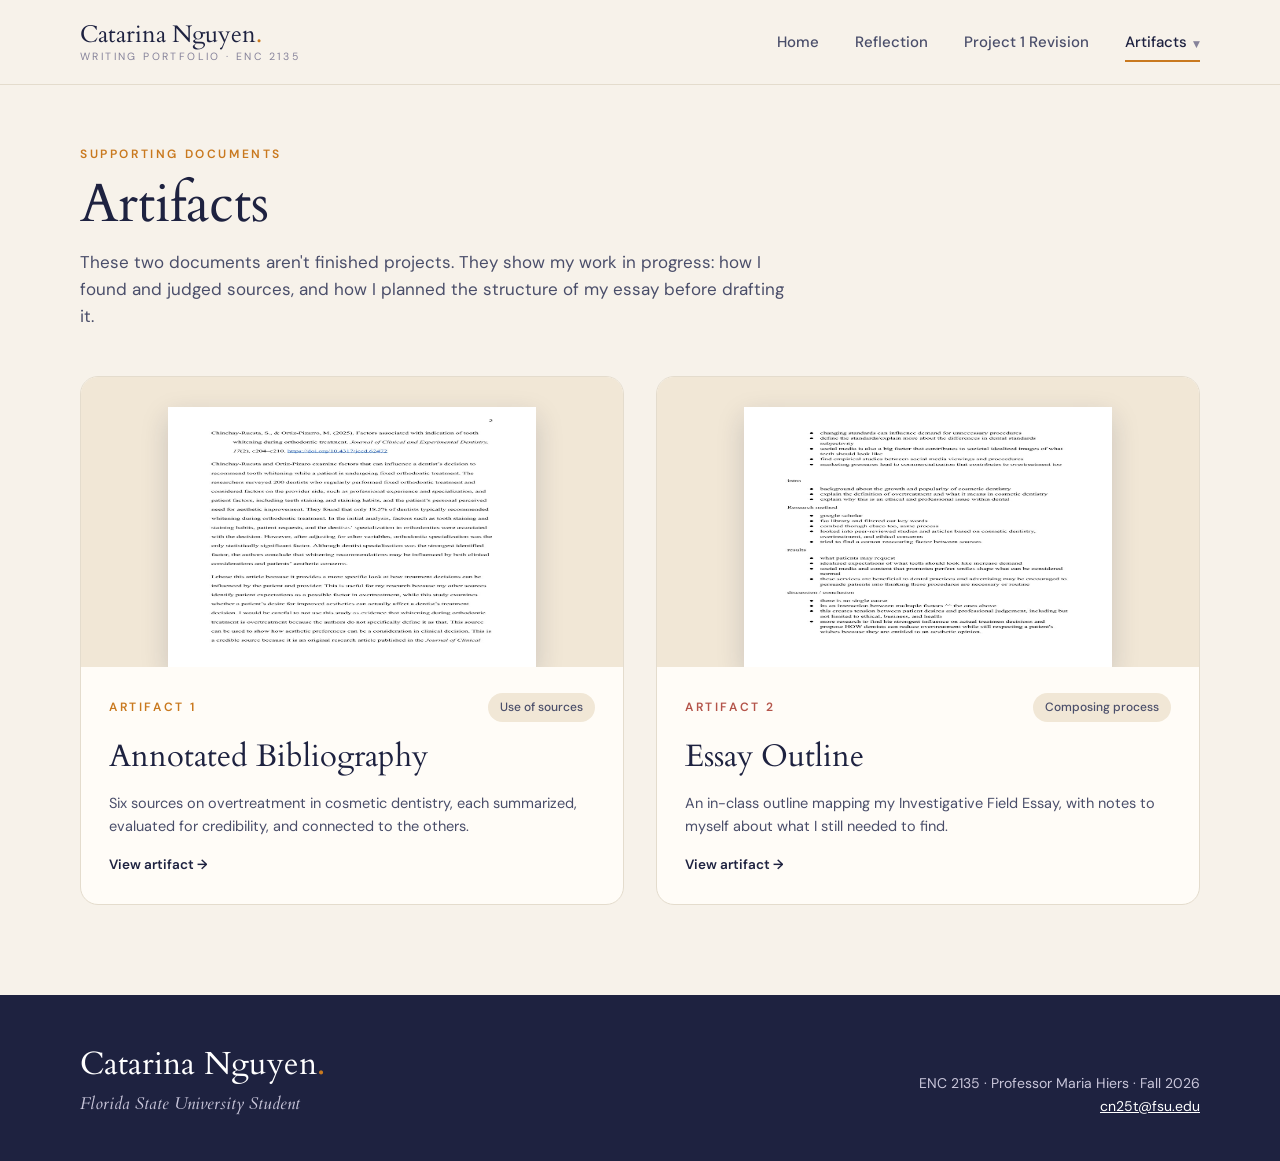
==== artifacts/index.html @ 72c93820 "Build ENC 2135 ePortfolio site Co-Authored-By: Claude Opus 5.5 <noreply@anthropic.com> Claude-Sessio" ====
<!doctype html>
<html lang="en"><head>
<meta charset="utf-8"><meta name="viewport" content="width=device-width,initial-scale=1">
<title>Artifacts · Catarina Nguyen</title>
<meta name="description" content="ENC 2135 writing ePortfolio by Catarina Nguyen, Florida State University.">
<link rel="preconnect" href="https://fonts.googleapis.com"><link rel="preconnect" href="https://fonts.gstatic.com" crossorigin>
<link href="https://fonts.googleapis.com/css2?family=Cardo:ital,wght@0,400;0,700;1,400&family=DM+Sans:opsz,wght@9..40,400;9..40,500;9..40,600&display=swap" rel="stylesheet">
<link rel="stylesheet" href="../assets/site.css">
<link rel="icon" href="data:image/svg+xml,<svg xmlns='http://www.w3.org/2000/svg' viewBox='0 0 32 32'><rect width='32' height='32' rx='8' fill='%231E2240'/><text x='16' y='22' font-size='17' text-anchor='middle' fill='%23F7F2EA' font-family='Georgia'>C</text><circle cx='24' cy='22' r='2' fill='%23C9791F'/></svg>">
</head><body>
<header class="site"><div class="wrap">
 <a class="mark" href="../">Catarina Nguyen<span>.</span><small>Writing Portfolio · ENC 2135</small></a>
 <button class="burger" aria-label="Menu" aria-expanded="false"><span></span><span></span><span></span></button>
 <nav class="main" aria-label="Main">
  <a href="../">Home</a>
  <a href="../reflection/">Reflection</a>
  <a href="../revision/">Project 1 Revision</a>
  <div class="dd"><button aria-haspopup="true" aria-expanded="false" class="on">Artifacts<span class="caret">▼</span></button>
   <div class="menu">
    <a href="../artifacts/" class="cur"><b>All artifacts</b><small>Overview</small></a>
    <a href="../artifacts/annotated-bibliography/"><b>Artifact 1</b><small>Annotated Bibliography</small></a>
    <a href="../artifacts/essay-outline/"><b>Artifact 2</b><small>Essay Outline</small></a>
   </div></div>
 </nav>
</div></header>
<main>

<div class="wrap">
 <div class="phead"><div class="eyebrow">Supporting Documents</div><h1>Artifacts</h1>
  <p>These two documents aren't finished projects. They show my work in progress: how I found and judged sources, and how I planned the structure of my essay before drafting it.</p></div>
 <div class="agrid">
  <a class="acard" href="annotated-bibliography/"><div class="thumb"><img src="../assets/pages/bib-2.jpg" alt="First page of the annotated bibliography"></div>
   <div class="body"><div class="top"><div class="eyebrow">Artifact 1</div><span class="pill">Use of sources</span></div>
   <h2>Annotated Bibliography</h2><p>Six sources on overtreatment in cosmetic dentistry, each summarized, evaluated for credibility, and connected to the others.</p><div class="go">View artifact →</div></div></a>
  <a class="acard" href="essay-outline/"><div class="thumb"><img src="../assets/pages/outline-1.jpg" alt="Essay outline page"></div>
   <div class="body"><div class="top"><div class="eyebrow" style="color:var(--rose)">Artifact 2</div><span class="pill">Composing process</span></div>
   <h2>Essay Outline</h2><p>An in-class outline mapping my Investigative Field Essay, with notes to myself about what I still needed to find.</p><div class="go">View artifact →</div></div></a>
 </div>
</div>
</main>
<footer class="site"><div class="wrap">
 <div><div class="name">Catarina Nguyen<span>.</span></div><div class="sub">Florida State University Student</div></div>
 <div class="right">ENC 2135 · Professor Maria Hiers · Fall 2026<br><a href="mailto:cn25t@fsu.edu">cn25t@fsu.edu</a></div>
</div></footer>
<script src="../assets/site.js"></script>
</body></html>
---- assets/site.css ----
:root{
  --ivory:#F7F2EA; --paper:#FFFCF7; --ink:#1E2240; --ink2:#4A4E6A; --muted:#86839A;
  --line:#E4DCCD; --marigold:#C9791F; --rose:#B4544A; --sage:#5F7D65; --tint:#F1E7D6;
  --serif:'Cardo',Georgia,serif; --sans:'DM Sans',system-ui,-apple-system,sans-serif;
  --wrap:1200px;
}
*{box-sizing:border-box;margin:0;padding:0}
html{scroll-behavior:smooth;scroll-padding-top:100px}
body{background:var(--ivory);color:var(--ink);font-family:var(--sans);font-size:16px;line-height:1.6;-webkit-font-smoothing:antialiased}
a{color:inherit}
img{max-width:100%;display:block}
:focus-visible{outline:2px solid var(--marigold);outline-offset:3px;border-radius:4px}
.wrap{max-width:var(--wrap);margin:0 auto;padding:0 40px}
.serif{font-family:var(--serif)}
.eyebrow{font-size:12px;letter-spacing:2.6px;text-transform:uppercase;color:var(--marigold);font-weight:600}
.pill{display:inline-block;font-size:12px;padding:5px 12px;border-radius:99px;background:var(--tint);color:var(--ink2);font-weight:500}
.motif{height:6px;background:radial-gradient(circle at 6px 3px,var(--ink) 2px,transparent 2.5px) 0 0/18px 6px;opacity:.35}
.btn{display:inline-flex;align-items:center;gap:8px;padding:13px 24px;border-radius:99px;font-size:14px;font-weight:500;text-decoration:none;border:1.5px solid var(--ink);transition:.2s}
.btn.dark{background:var(--ink);color:#fff}
.btn.dark:hover{background:#2E3360}
.btn:not(.dark):hover{background:var(--ink);color:#fff}
.btn.sm{padding:9px 16px;font-size:13px}

/* ---------- header / nav ---------- */
header.site{position:sticky;top:0;z-index:50;background:rgba(247,242,234,.94);backdrop-filter:blur(8px);border-bottom:1px solid var(--line)}
header.site .wrap{display:flex;align-items:center;justify-content:space-between;height:84px}
.mark{text-decoration:none;font-family:var(--serif);font-size:24px;line-height:1.1}
.mark span{color:var(--marigold)}
.mark small{display:block;font-family:var(--sans);font-size:10.5px;letter-spacing:2.4px;text-transform:uppercase;color:var(--muted);margin-top:3px}
nav.main{display:flex;gap:36px;font-size:15px;font-weight:500}
nav.main>a,nav.main .dd>button{position:relative;text-decoration:none;color:var(--ink2);padding:8px 0;background:none;border:0;font:inherit;cursor:pointer}
nav.main>a:hover,nav.main .dd>button:hover{color:var(--ink)}
nav.main .on{color:var(--ink)!important}
nav.main .on:after{content:"";position:absolute;left:0;right:0;bottom:0;height:2px;background:var(--marigold)}
.dd{position:relative}
.dd .caret{font-size:9px;margin-left:6px;color:var(--muted);display:inline-block;transition:.2s}
.dd .menu{position:absolute;right:-12px;top:calc(100% + 10px);width:260px;background:var(--paper);border:1px solid var(--line);border-radius:12px;box-shadow:0 16px 36px rgba(30,34,64,.15);padding:8px;opacity:0;visibility:hidden;transform:translateY(-6px);transition:.18s}
.dd .menu:before{content:"";position:absolute;left:0;right:0;top:-14px;height:14px}
.dd:hover .menu,.dd.open .menu{opacity:1;visibility:visible;transform:none}
.dd:hover .caret,.dd.open .caret{transform:rotate(180deg)}
.dd .menu a{display:block;text-decoration:none;padding:11px 14px;border-radius:8px}
.dd .menu a:hover,.dd .menu a.cur{background:var(--tint)}
.dd .menu b{font-weight:600;font-size:14.5px;display:block}
.dd .menu small{color:var(--muted);font-size:12.5px}
.burger{display:none;background:none;border:0;width:44px;height:44px;cursor:pointer}
.burger span{display:block;width:22px;height:2px;background:var(--ink);margin:5px auto;transition:.2s}

/* ---------- home ---------- */
.hero{display:grid;grid-template-columns:1.1fr .9fr;gap:72px;align-items:center;padding:72px 0 64px}
.hero h1{font-family:var(--serif);font-weight:400;font-size:56px;line-height:1.04;margin:16px 0 26px}
.hero h1 em{color:var(--rose)}
.welcome-label{font-size:13px;letter-spacing:3px;text-transform:uppercase;font-weight:600;margin-bottom:10px}
.hero p.lead{font-family:var(--serif);font-size:20px;line-height:1.7;margin-bottom:16px}
.hero p.lead+p.lead{color:var(--ink2)}
.hero .ctas{display:flex;gap:14px;flex-wrap:wrap;margin-top:30px}
.portrait{position:relative}
.portrait img{width:100%;aspect-ratio:4/5;object-fit:cover;border-radius:260px 260px 18px 18px;box-shadow:0 24px 50px rgba(30,34,64,.18)}
.connect{position:absolute;left:-36px;bottom:36px;background:var(--paper);border-radius:14px;padding:18px 22px;box-shadow:0 12px 30px rgba(30,34,64,.16);max-width:290px}
.connect .eyebrow{color:var(--ink)}
.connect a{display:block;margin-top:6px;font-weight:600;text-decoration:none;border-bottom:1.5px solid var(--marigold);width:max-content}
.cards{display:grid;grid-template-columns:repeat(3,1fr);gap:24px;padding:44px 0 80px}
.card{display:block;text-decoration:none;background:var(--paper);border:1px solid var(--line);border-radius:16px;padding:26px;transition:.2s}
.card:hover{transform:translateY(-3px);box-shadow:0 14px 30px rgba(30,34,64,.1)}
.card h3{font-family:var(--serif);font-weight:400;font-size:27px;margin:8px 0}
.card p{font-size:14.5px;color:var(--ink2)}
.card .go{margin-top:14px;font-size:13.5px;font-weight:600}

/* ---------- page head ---------- */
.phead{padding:60px 0 10px}
.phead h1{font-family:var(--serif);font-weight:400;font-size:54px;line-height:1.08;margin:12px 0 14px}
.phead p{font-size:17px;color:var(--ink2);max-width:720px}
.crumbs{font-size:13.5px;color:var(--muted);margin-bottom:6px}
.crumbs a{text-decoration:none}.crumbs a:hover{color:var(--ink)}

/* ---------- reflection ---------- */
.reading{display:grid;grid-template-columns:210px minmax(0,660px) 1fr;gap:56px;padding:30px 0 90px}
.toc{position:sticky;top:120px;align-self:start;font-size:14px}
.toc .eyebrow{color:var(--muted);margin-bottom:10px}
.toc a{display:block;text-decoration:none;color:var(--ink2);padding:6px 0 6px 14px;border-left:2px solid var(--line);transition:.15s}
.toc a.active{color:var(--ink);font-weight:600;border-color:var(--marigold)}
.toc .meta{margin-top:20px;display:flex;flex-direction:column;gap:10px;align-items:flex-start}
article.prose p{font-family:var(--serif);font-size:20px;line-height:1.75;margin-bottom:24px}
article.prose p:first-of-type:first-letter{float:left;font-size:68px;line-height:.9;padding:6px 10px 0 0;color:var(--rose)}
article.prose blockquote{font-family:var(--serif);font-size:27px;line-height:1.35;color:var(--rose);border-left:3px solid var(--marigold);padding:4px 0 4px 26px;margin:10px 0 34px}
.sec-label{font-size:11.5px;letter-spacing:2.4px;text-transform:uppercase;color:var(--muted);font-weight:600;margin:6px 0 8px}
.rail{position:sticky;top:120px;align-self:start;display:flex;flex-direction:column;gap:14px}
.rail .eyebrow{color:var(--sage)}
.rail a{display:flex;gap:14px;align-items:center;text-decoration:none;background:var(--paper);border:1px solid var(--line);border-radius:12px;padding:12px;transition:.2s}
.rail a:hover{box-shadow:0 10px 24px rgba(30,34,64,.1)}
.rail img{width:54px;height:70px;object-fit:cover;object-position:top;border-radius:4px;border:1px solid var(--line)}
.rail b{display:block;font-size:14px}.rail small{font-size:12.5px;color:var(--muted)}

/* ---------- artifacts ---------- */
.agrid{display:grid;grid-template-columns:1fr 1fr;gap:32px;padding:36px 0 90px}
.acard{text-decoration:none;background:var(--paper);border:1px solid var(--line);border-radius:18px;overflow:hidden;transition:.2s;display:block}
.acard:hover{transform:translateY(-3px);box-shadow:0 18px 36px rgba(30,34,64,.12)}
.acard .thumb{height:290px;background:var(--tint);overflow:hidden;display:flex;justify-content:center;padding-top:30px}
.acard .thumb img{width:68%;box-shadow:0 10px 26px rgba(30,34,64,.18);transition:.3s}
.acard:hover .thumb img{transform:translateY(-6px)}
.acard .body{padding:26px 28px 28px}
.acard .top{display:flex;justify-content:space-between;align-items:center}
.acard h2{font-family:var(--serif);font-weight:400;font-size:31px;margin:10px 0}
.acard p{font-size:14.5px;color:var(--ink2)}
.acard .go{margin-top:16px;font-size:13.5px;font-weight:600}
.subtabs{display:inline-flex;background:var(--tint);border-radius:99px;padding:5px;font-size:14px;font-weight:500}
.subtabs a{text-decoration:none;padding:9px 20px;border-radius:99px;color:var(--ink2)}
.subtabs a.cur{background:var(--ink);color:#fff}
.ahead{display:flex;justify-content:space-between;align-items:flex-end;gap:24px;flex-wrap:wrap}
.viewer-wrap{display:grid;grid-template-columns:1.3fr .7fr;gap:44px;padding:30px 0 90px}
.viewer{background:#53566A;border-radius:14px;overflow:hidden;display:flex;flex-direction:column;height:760px}
.vbar{display:flex;justify-content:space-between;align-items:center;color:#E9E6F0;font-size:13px;padding:10px 16px;background:#45485A}
.vbar a{color:#fff;text-decoration:none;margin-left:16px;opacity:.85}.vbar a:hover{opacity:1}
.vpages{overflow:auto;padding:22px;display:flex;flex-direction:column;align-items:center;gap:18px}
.vpages img{width:100%;max-width:640px;background:#fff;box-shadow:0 6px 20px rgba(0,0,0,.3)}
.ctx section{border-top:1px solid var(--line);padding:20px 0}
.ctx p{font-size:15px;color:var(--ink2);margin-top:8px}
.nextcard{display:flex;justify-content:space-between;align-items:center;background:var(--ink);color:#fff;border-radius:12px;padding:18px 22px;text-decoration:none;margin-top:8px;transition:.2s}
.nextcard:hover{background:#2E3360}

/* ---------- revision ---------- */
.rtabs{display:flex;gap:30px;border-bottom:1px solid var(--line);font-size:15px;font-weight:500}
.rtabs button{background:none;border:0;font:inherit;color:var(--muted);padding:12px 0;cursor:pointer;border-bottom:2px solid transparent;margin-bottom:-1px}
.rtabs button[aria-selected=true]{color:var(--ink);border-color:var(--marigold)}
.rgrid{display:grid;grid-template-columns:1fr 340px;gap:56px;padding:30px 0 90px}
.panel[hidden]{display:none}
.pending{background:var(--paper);border:1px solid var(--line);border-radius:16px;padding:64px 56px;text-align:center}
.pending .ring{width:64px;height:64px;border-radius:50%;margin:0 auto 22px;background:conic-gradient(var(--marigold) 0 62%,var(--tint) 62% 100%);display:flex;align-items:center;justify-content:center}
.pending .ring:after{content:"";width:46px;height:46px;border-radius:50%;background:var(--paper)}
.pending h2{font-family:var(--serif);font-weight:400;font-size:32px;margin-bottom:10px}
.pending p{color:var(--ink2);max-width:460px;margin:0 auto}
.side2{display:grid;grid-template-columns:1fr 1fr;gap:20px}
.side2 .pending{padding:44px 26px}
.changes .item{display:flex;gap:14px;padding:18px 0;border-bottom:1px solid var(--line)}
.changes .num{width:30px;height:30px;border-radius:50%;color:#fff;font-size:13px;display:flex;align-items:center;justify-content:center;flex:none}
.changes b{font-size:15px}.changes p{font-size:14px;color:var(--ink2);margin-top:2px}
.changes .soon{font-size:11px;letter-spacing:1.5px;text-transform:uppercase;color:var(--muted);font-weight:600;margin-top:6px}

/* ---------- footer ---------- */
footer.site{background:var(--ink);color:#fff;padding:44px 0}
footer.site .wrap{display:flex;justify-content:space-between;align-items:flex-end;gap:20px;flex-wrap:wrap}
footer .name{font-family:var(--serif);font-size:32px}
footer .name span{color:var(--marigold)}
footer .sub{font-family:var(--serif);font-style:italic;color:#C9C6DA;font-size:17px}
footer .right{font-size:14px;color:#C9C6DA;text-align:right}
footer .right a{color:#fff}

/* ---------- responsive ---------- */
@media (max-width:1100px){
  .reading{grid-template-columns:1fr;gap:28px}
  .toc,.rail{position:static}
  .toc{display:none}
  .rail{flex-direction:row;flex-wrap:wrap}.rail .eyebrow{width:100%}.rail a{flex:1;min-width:240px}
}
@media (max-width:900px){
  .wrap{padding:0 22px}
  header.site .wrap{height:70px}
  .burger{display:block}
  nav.main{position:fixed;inset:70px 0 auto 0;background:var(--ivory);flex-direction:column;gap:0;padding:10px 22px 24px;border-bottom:1px solid var(--line);box-shadow:0 20px 30px rgba(30,34,64,.1);display:none}
  body.nav-open nav.main{display:flex}
  body.nav-open .burger span:nth-child(1){transform:translateY(7px) rotate(45deg)}
  body.nav-open .burger span:nth-child(2){opacity:0}
  body.nav-open .burger span:nth-child(3){transform:translateY(-7px) rotate(-45deg)}
  nav.main>a,nav.main .dd>button{padding:14px 0;border-bottom:1px solid var(--line);width:100%;text-align:left;font-size:17px}
  nav.main .on:after{display:none}
  .dd .menu{position:static;opacity:1;visibility:visible;transform:none;box-shadow:none;border:0;background:none;width:auto;padding:4px 0 4px 14px;display:none}
  .dd.open .menu{display:block}
  .dd:hover .caret{transform:none}.dd.open .caret{transform:rotate(180deg)}
  .hero{grid-template-columns:1fr;gap:40px;padding:40px 0}
  .hero h1{font-size:40px}
  .portrait{max-width:420px}
  .connect{left:16px;bottom:-26px}
  .cards{grid-template-columns:1fr;padding-top:60px}
  .phead h1{font-size:40px}
  .agrid,.viewer-wrap,.rgrid,.side2{grid-template-columns:1fr}
  .viewer{height:620px}
  article.prose p{font-size:18.5px}
  .pending{padding:44px 24px}
  footer .right{text-align:left}
}
@media print{header.site,footer.site,.toc,.rail{display:none}}
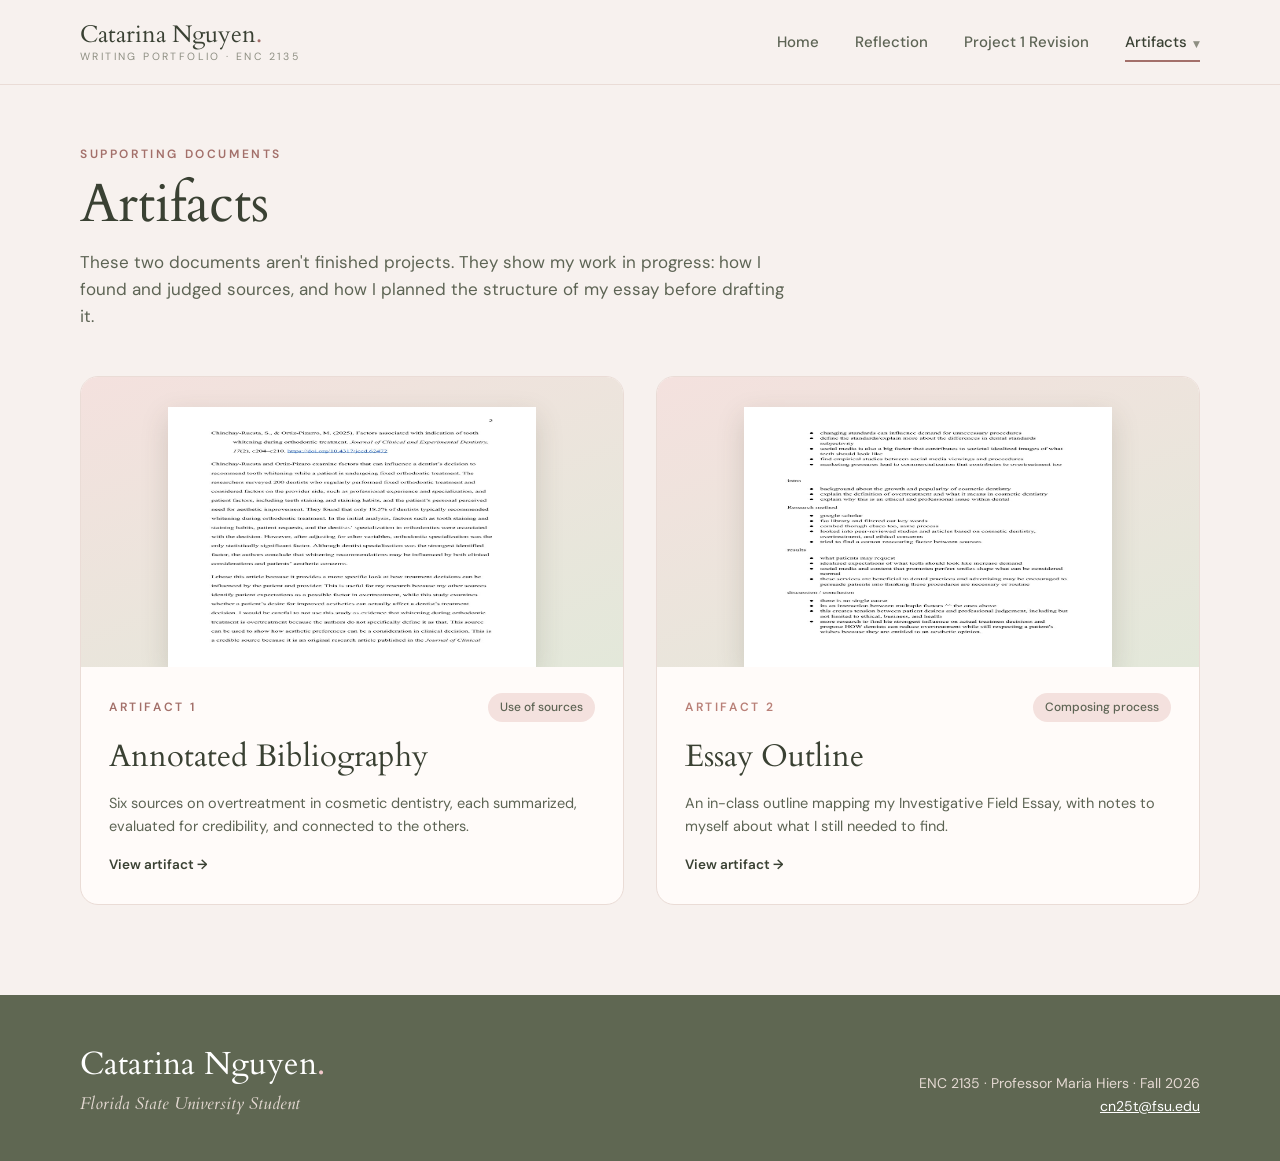
==== commit 7ae05b0a: "Use full uncropped photo; switch to blush and sage color palette Co-Authored-By: Claude Opus 5.5 <no" ====
--- a/artifacts/index.html
+++ b/artifacts/index.html
@@ -6,7 +6,7 @@
 <link rel="preconnect" href="https://fonts.googleapis.com"><link rel="preconnect" href="https://fonts.gstatic.com" crossorigin>
 <link href="https://fonts.googleapis.com/css2?family=Cardo:ital,wght@0,400;0,700;1,400&family=DM+Sans:opsz,wght@9..40,400;9..40,500;9..40,600&display=swap" rel="stylesheet">
 <link rel="stylesheet" href="../assets/site.css">
-<link rel="icon" href="data:image/svg+xml,<svg xmlns='http://www.w3.org/2000/svg' viewBox='0 0 32 32'><rect width='32' height='32' rx='8' fill='%231E2240'/><text x='16' y='22' font-size='17' text-anchor='middle' fill='%23F7F2EA' font-family='Georgia'>C</text><circle cx='24' cy='22' r='2' fill='%23C9791F'/></svg>">
+<link rel="icon" href="data:image/svg+xml,<svg xmlns='http://www.w3.org/2000/svg' viewBox='0 0 32 32'><rect width='32' height='32' rx='8' fill='%235F6752'/><text x='16' y='22' font-size='17' text-anchor='middle' fill='%23F7F1EE' font-family='Georgia'>C</text><circle cx='24' cy='22' r='2' fill='%23F1C8CB'/></svg>">
 </head><body>
 <header class="site"><div class="wrap">
  <a class="mark" href="../">Catarina Nguyen<span>.</span><small>Writing Portfolio · ENC 2135</small></a>
--- a/assets/site.css
+++ b/assets/site.css
@@ -1,6 +1,7 @@
 :root{
-  --ivory:#F7F2EA; --paper:#FFFCF7; --ink:#1E2240; --ink2:#4A4E6A; --muted:#86839A;
-  --line:#E4DCCD; --marigold:#C9791F; --rose:#B4544A; --sage:#5F7D65; --tint:#F1E7D6;
+  --ivory:#F7F1EE; --paper:#FFFBF9; --ink:#3A4133; --ink2:#5D6454; --muted:#8E8F82;
+  --line:#EADCD6; --marigold:#A3706A; --rose:#B98078; --sage:#7E8C69; --tint:#F4E1DE;
+  --olive:#5F6752; --blush:#F1C8CB;
   --serif:'Cardo',Georgia,serif; --sans:'DM Sans',system-ui,-apple-system,sans-serif;
   --wrap:1200px;
 }
@@ -14,15 +15,15 @@
 .serif{font-family:var(--serif)}
 .eyebrow{font-size:12px;letter-spacing:2.6px;text-transform:uppercase;color:var(--marigold);font-weight:600}
 .pill{display:inline-block;font-size:12px;padding:5px 12px;border-radius:99px;background:var(--tint);color:var(--ink2);font-weight:500}
-.motif{height:6px;background:radial-gradient(circle at 6px 3px,var(--ink) 2px,transparent 2.5px) 0 0/18px 6px;opacity:.35}
+.motif{height:6px;background:radial-gradient(circle at 6px 3px,var(--rose) 2.2px,transparent 2.7px) 0 0/18px 6px;opacity:.7}
 .btn{display:inline-flex;align-items:center;gap:8px;padding:13px 24px;border-radius:99px;font-size:14px;font-weight:500;text-decoration:none;border:1.5px solid var(--ink);transition:.2s}
-.btn.dark{background:var(--ink);color:#fff}
-.btn.dark:hover{background:#2E3360}
-.btn:not(.dark):hover{background:var(--ink);color:#fff}
+.btn.dark{background:var(--olive);border-color:var(--olive);color:#fff}
+.btn.dark:hover{background:#4E5543}
+.btn:not(.dark):hover{background:var(--tint)}
 .btn.sm{padding:9px 16px;font-size:13px}
 
 /* ---------- header / nav ---------- */
-header.site{position:sticky;top:0;z-index:50;background:rgba(247,242,234,.94);backdrop-filter:blur(8px);border-bottom:1px solid var(--line)}
+header.site{position:sticky;top:0;z-index:50;background:rgba(247,241,238,.94);backdrop-filter:blur(8px);border-bottom:1px solid var(--line)}
 header.site .wrap{display:flex;align-items:center;justify-content:space-between;height:84px}
 .mark{text-decoration:none;font-family:var(--serif);font-size:24px;line-height:1.1}
 .mark span{color:var(--marigold)}
@@ -34,7 +35,7 @@
 nav.main .on:after{content:"";position:absolute;left:0;right:0;bottom:0;height:2px;background:var(--marigold)}
 .dd{position:relative}
 .dd .caret{font-size:9px;margin-left:6px;color:var(--muted);display:inline-block;transition:.2s}
-.dd .menu{position:absolute;right:-12px;top:calc(100% + 10px);width:260px;background:var(--paper);border:1px solid var(--line);border-radius:12px;box-shadow:0 16px 36px rgba(30,34,64,.15);padding:8px;opacity:0;visibility:hidden;transform:translateY(-6px);transition:.18s}
+.dd .menu{position:absolute;right:-12px;top:calc(100% + 10px);width:260px;background:var(--paper);border:1px solid var(--line);border-radius:12px;box-shadow:0 16px 36px rgba(70,64,52,.15);padding:8px;opacity:0;visibility:hidden;transform:translateY(-6px);transition:.18s}
 .dd .menu:before{content:"";position:absolute;left:0;right:0;top:-14px;height:14px}
 .dd:hover .menu,.dd.open .menu{opacity:1;visibility:visible;transform:none}
 .dd:hover .caret,.dd.open .caret{transform:rotate(180deg)}
@@ -54,13 +55,13 @@
 .hero p.lead+p.lead{color:var(--ink2)}
 .hero .ctas{display:flex;gap:14px;flex-wrap:wrap;margin-top:30px}
 .portrait{position:relative}
-.portrait img{width:100%;aspect-ratio:4/5;object-fit:cover;border-radius:260px 260px 18px 18px;box-shadow:0 24px 50px rgba(30,34,64,.18)}
-.connect{position:absolute;left:-36px;bottom:36px;background:var(--paper);border-radius:14px;padding:18px 22px;box-shadow:0 12px 30px rgba(30,34,64,.16);max-width:290px}
+.portrait img{width:100%;aspect-ratio:3/4;object-fit:contain;background:#111;border-radius:20px;border:10px solid var(--paper);box-shadow:0 24px 50px rgba(70,64,52,.18)}
+.connect{position:absolute;left:-36px;bottom:36px;background:var(--paper);border-radius:14px;padding:18px 22px;box-shadow:0 12px 30px rgba(70,64,52,.16);max-width:290px}
 .connect .eyebrow{color:var(--ink)}
 .connect a{display:block;margin-top:6px;font-weight:600;text-decoration:none;border-bottom:1.5px solid var(--marigold);width:max-content}
 .cards{display:grid;grid-template-columns:repeat(3,1fr);gap:24px;padding:44px 0 80px}
 .card{display:block;text-decoration:none;background:var(--paper);border:1px solid var(--line);border-radius:16px;padding:26px;transition:.2s}
-.card:hover{transform:translateY(-3px);box-shadow:0 14px 30px rgba(30,34,64,.1)}
+.card:hover{transform:translateY(-3px);box-shadow:0 14px 30px rgba(70,64,52,.1)}
 .card h3{font-family:var(--serif);font-weight:400;font-size:27px;margin:8px 0}
 .card p{font-size:14.5px;color:var(--ink2)}
 .card .go{margin-top:14px;font-size:13.5px;font-weight:600}
@@ -86,16 +87,16 @@
 .rail{position:sticky;top:120px;align-self:start;display:flex;flex-direction:column;gap:14px}
 .rail .eyebrow{color:var(--sage)}
 .rail a{display:flex;gap:14px;align-items:center;text-decoration:none;background:var(--paper);border:1px solid var(--line);border-radius:12px;padding:12px;transition:.2s}
-.rail a:hover{box-shadow:0 10px 24px rgba(30,34,64,.1)}
+.rail a:hover{box-shadow:0 10px 24px rgba(70,64,52,.1)}
 .rail img{width:54px;height:70px;object-fit:cover;object-position:top;border-radius:4px;border:1px solid var(--line)}
 .rail b{display:block;font-size:14px}.rail small{font-size:12.5px;color:var(--muted)}
 
 /* ---------- artifacts ---------- */
 .agrid{display:grid;grid-template-columns:1fr 1fr;gap:32px;padding:36px 0 90px}
 .acard{text-decoration:none;background:var(--paper);border:1px solid var(--line);border-radius:18px;overflow:hidden;transition:.2s;display:block}
-.acard:hover{transform:translateY(-3px);box-shadow:0 18px 36px rgba(30,34,64,.12)}
-.acard .thumb{height:290px;background:var(--tint);overflow:hidden;display:flex;justify-content:center;padding-top:30px}
-.acard .thumb img{width:68%;box-shadow:0 10px 26px rgba(30,34,64,.18);transition:.3s}
+.acard:hover{transform:translateY(-3px);box-shadow:0 18px 36px rgba(70,64,52,.12)}
+.acard .thumb{height:290px;background:linear-gradient(160deg,var(--tint),#E3E8DA);overflow:hidden;display:flex;justify-content:center;padding-top:30px}
+.acard .thumb img{width:68%;box-shadow:0 10px 26px rgba(70,64,52,.18);transition:.3s}
 .acard:hover .thumb img{transform:translateY(-6px)}
 .acard .body{padding:26px 28px 28px}
 .acard .top{display:flex;justify-content:space-between;align-items:center}
@@ -104,18 +105,18 @@
 .acard .go{margin-top:16px;font-size:13.5px;font-weight:600}
 .subtabs{display:inline-flex;background:var(--tint);border-radius:99px;padding:5px;font-size:14px;font-weight:500}
 .subtabs a{text-decoration:none;padding:9px 20px;border-radius:99px;color:var(--ink2)}
-.subtabs a.cur{background:var(--ink);color:#fff}
+.subtabs a.cur{background:var(--olive);color:#fff}
 .ahead{display:flex;justify-content:space-between;align-items:flex-end;gap:24px;flex-wrap:wrap}
 .viewer-wrap{display:grid;grid-template-columns:1.3fr .7fr;gap:44px;padding:30px 0 90px}
-.viewer{background:#53566A;border-radius:14px;overflow:hidden;display:flex;flex-direction:column;height:760px}
-.vbar{display:flex;justify-content:space-between;align-items:center;color:#E9E6F0;font-size:13px;padding:10px 16px;background:#45485A}
+.viewer{background:#8D937F;border-radius:14px;overflow:hidden;display:flex;flex-direction:column;height:760px}
+.vbar{display:flex;justify-content:space-between;align-items:center;color:#F7F1EE;font-size:13px;padding:10px 16px;background:#6F7663}
 .vbar a{color:#fff;text-decoration:none;margin-left:16px;opacity:.85}.vbar a:hover{opacity:1}
 .vpages{overflow:auto;padding:22px;display:flex;flex-direction:column;align-items:center;gap:18px}
 .vpages img{width:100%;max-width:640px;background:#fff;box-shadow:0 6px 20px rgba(0,0,0,.3)}
 .ctx section{border-top:1px solid var(--line);padding:20px 0}
 .ctx p{font-size:15px;color:var(--ink2);margin-top:8px}
-.nextcard{display:flex;justify-content:space-between;align-items:center;background:var(--ink);color:#fff;border-radius:12px;padding:18px 22px;text-decoration:none;margin-top:8px;transition:.2s}
-.nextcard:hover{background:#2E3360}
+.nextcard{display:flex;justify-content:space-between;align-items:center;background:var(--olive);color:#fff;border-radius:12px;padding:18px 22px;text-decoration:none;margin-top:8px;transition:.2s}
+.nextcard:hover{background:#4E5543}
 
 /* ---------- revision ---------- */
 .rtabs{display:flex;gap:30px;border-bottom:1px solid var(--line);font-size:15px;font-weight:500}
@@ -136,12 +137,12 @@
 .changes .soon{font-size:11px;letter-spacing:1.5px;text-transform:uppercase;color:var(--muted);font-weight:600;margin-top:6px}
 
 /* ---------- footer ---------- */
-footer.site{background:var(--ink);color:#fff;padding:44px 0}
+footer.site{background:var(--olive);color:#fff;padding:44px 0}
 footer.site .wrap{display:flex;justify-content:space-between;align-items:flex-end;gap:20px;flex-wrap:wrap}
 footer .name{font-family:var(--serif);font-size:32px}
-footer .name span{color:var(--marigold)}
-footer .sub{font-family:var(--serif);font-style:italic;color:#C9C6DA;font-size:17px}
-footer .right{font-size:14px;color:#C9C6DA;text-align:right}
+footer .name span{color:var(--blush)}
+footer .sub{font-family:var(--serif);font-style:italic;color:#E4D9D2;font-size:17px}
+footer .right{font-size:14px;color:#E4D9D2;text-align:right}
 footer .right a{color:#fff}
 
 /* ---------- responsive ---------- */
@@ -155,7 +156,7 @@
   .wrap{padding:0 22px}
   header.site .wrap{height:70px}
   .burger{display:block}
-  nav.main{position:fixed;inset:70px 0 auto 0;background:var(--ivory);flex-direction:column;gap:0;padding:10px 22px 24px;border-bottom:1px solid var(--line);box-shadow:0 20px 30px rgba(30,34,64,.1);display:none}
+  nav.main{position:fixed;inset:70px 0 auto 0;background:var(--ivory);flex-direction:column;gap:0;padding:10px 22px 24px;border-bottom:1px solid var(--line);box-shadow:0 20px 30px rgba(70,64,52,.1);display:none}
   body.nav-open nav.main{display:flex}
   body.nav-open .burger span:nth-child(1){transform:translateY(7px) rotate(45deg)}
   body.nav-open .burger span:nth-child(2){opacity:0}
@@ -178,3 +179,8 @@
   footer .right{text-align:left}
 }
 @media print{header.site,footer.site,.toc,.rail{display:none}}
+
+.hero{position:relative}.portrait:before{content:"";position:absolute;inset:-26px -26px 40px 40px;background:var(--blush);border-radius:28px;z-index:-1;opacity:.55}
+.portrait{z-index:0}
+.card:nth-child(2) .eyebrow{color:var(--rose)!important}.card:nth-child(3) .eyebrow{color:var(--sage)!important}
+@media (max-width:900px){.portrait:before{inset:-14px -10px 30px 24px}}
